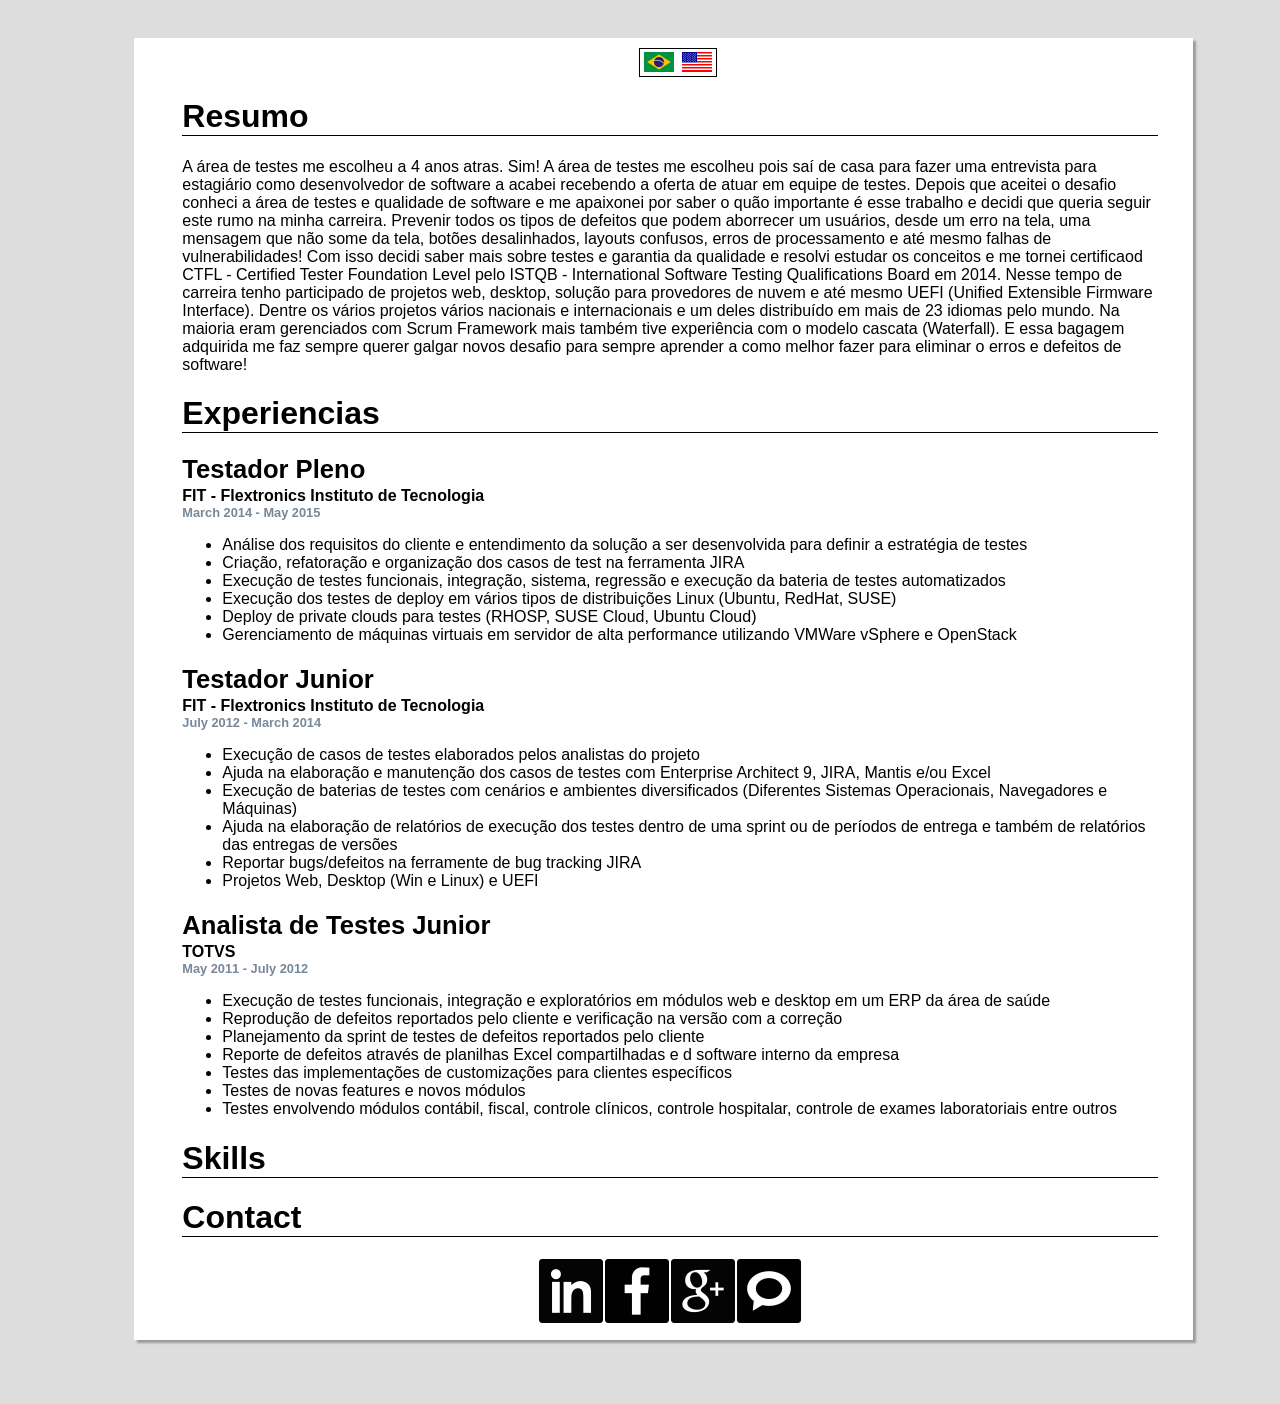
==== index.html @ 718c3109 "First Version of My Profile Website Simple profile website I'v done to practive my habilities with H" ====
<!DOCTYPE html>
<html>
	<head>
		<title>Lucas Ribeiro - Resumé</title>
		<meta charset="utf-8" lang="pt-br" />
		<link href="css/main-styles.css" type="text/css" rel="stylesheet" />
	</head>
	<body>
		<div id="main-div">
			<div id="language-opt" class="">
				<a href=""><img id="brflag" class="flag" src="img/brflag.png" alt="brazilian flag" onclick="setLanguage('pt-BR')"></a>
				<a href=""><img id="usaflag" class="flag" src="img/usaflag.png" alt="american flag" onclick="setLanguage('en-US')"></a>
			</div>
			<div id="whoami" class="inf-block">
				<h1 class="topic">Resumo</h1>
				<p id="profile-resume" class="long-text">A área de testes me escolheu a 4 anos atras. Sim! A área de testes me escolheu pois saí de casa para fazer uma entrevista
					para estagiário como desenvolvedor de software a acabei recebendo a oferta de atuar em equipe de testes. Depois que aceitei
					o desafio conheci a área de testes e qualidade de software e me apaixonei por saber o quão importante é esse trabalho e decidi
					que queria seguir este rumo na minha carreira. Prevenir todos os tipos de defeitos que podem aborrecer um usuários, desde
					um erro na tela, uma mensagem que não some da tela, botões desalinhados, layouts confusos, erros de processamento e até mesmo
					falhas de vulnerabilidades! Com isso decidi saber mais sobre testes e garantia da qualidade e resolvi estudar os conceitos
					e me tornei certificaod CTFL - Certified Tester Foundation Level pelo ISTQB - International Software Testing Qualifications
					Board em 2014. Nesse tempo de carreira tenho participado de projetos web, desktop, solução para provedores de nuvem e até
					mesmo UEFI (Unified Extensible Firmware Interface). Dentre os vários projetos vários nacionais e internacionais e um deles
					distribuído em mais de 23 idiomas pelo mundo. Na maioria eram gerenciados com Scrum Framework mais também tive experiência
					com o modelo cascata (Waterfall). E essa bagagem adquirida me faz sempre querer galgar novos desafio para sempre aprender
					a como melhor fazer para eliminar o erros e defeitos de software!</p>
			</div>
			
			<div id="exp" class="inf-block">
				<h1 class="topic">Experiencias</h1>
				<!--
				<div class="work-exp">
					<h2 class="position-name">Analista de Testes Junior</h2>
					<h2 class="work-place">FIT - Flextronics Instituto de Tecnologia</h2>
					<h3 class="work-period">Jun 2015 untill now</h3>
					<p class="description exp-description"></p>
				</div>
				-->
				<div class="work-exp">
					<h2 class="position-name">Testador Pleno</h2>
					<h2 class="work-place">FIT - Flextronics Instituto de Tecnologia</h2>
					<h3 class="work-period">March 2014 - May 2015</h3>
					<p class="description exp-description">
						<ul>
							<li>Análise dos requisitos do cliente e entendimento da solução a ser desenvolvida para definir a estratégia de testes</li>
							<li>Criação, refatoração e organização dos casos de test na ferramenta JIRA</li>
							<li>Execução de testes funcionais, integração, sistema, regressão e execução da bateria de testes automatizados</li>
							<li>Execução dos testes de deploy em vários tipos de distribuições Linux (Ubuntu, RedHat, SUSE)</li>
							<li>Deploy de private clouds para testes (RHOSP, SUSE Cloud, Ubuntu Cloud)</li>
							<li>Gerenciamento de máquinas virtuais em servidor de alta performance utilizando VMWare vSphere e OpenStack</li>
						</ul>
					</p>
				</div>
				<div class="work-exp">
					<h2 class="position-name">Testador Junior</h2>
					<h2 class="work-place">FIT - Flextronics Instituto de Tecnologia</h2>
					<h3 class="work-period">July 2012 - March 2014</h3>
					<p class="description exp-description">
						<ul>
							<li>Execução de casos de testes elaborados pelos analistas do projeto</li>
							<li>Ajuda na elaboração e manutenção dos casos de testes com Enterprise Architect 9, JIRA, Mantis e/ou Excel</li>
							<li>Execução de baterias de testes com cenários e ambientes diversificados (Diferentes Sistemas Operacionais, Navegadores e Máquinas)</li>
							<li>Ajuda na elaboração de relatórios de execução dos testes dentro de uma sprint ou de períodos de entrega e também de relatórios
								das entregas de versões</li>
							<li>Reportar bugs/defeitos na ferramente de bug tracking JIRA</li>
							<li>Projetos Web, Desktop (Win e Linux) e UEFI</li>
						</ul>
					</p>
				</div>
				<div class="work-exp">
					<h2 class="position-name">Analista de Testes Junior</h2>
					<h2 class="work-place">TOTVS</h2>
					<h3 class="work-period">May 2011 - July 2012</h3>
					<p class="description exp-description">
						<ul>
							<li>Execução de testes funcionais, integração e exploratórios em módulos web e desktop em um ERP da área de saúde</li>
							<li>Reprodução de defeitos reportados pelo cliente e verificação na versão com a correção</li>
							<li>Planejamento da sprint de testes de defeitos reportados pelo cliente</li>
							<li>Reporte de defeitos através de planilhas Excel compartilhadas e d software interno da empresa</li>
							<li>Testes das implementações de customizações para clientes específicos</li>
							<li>Testes de novas features e novos módulos</li>
							<li>Testes envolvendo módulos contábil, fiscal, controle clínicos, controle hospitalar, controle de exames laboratoriais entre outros</li>
						</ul>
					</p>
				</div>
			</div>
			
			<div id="skills" class="inf-block">
				<h1 class="topic">Skills</h1>
			</div>
			
			<div id="contact" class="inf-block">
				<h1 class="topic">Contact</h1>
				<div id="contact-links" class="social-media">
				<a href="https://br.linkedin.com/in/lucasribeirotester" target="_blank"><img id="linkedin" class="social-media-icon" src="img/linkedin.png" alt="Facebook link"></a>
				<a href="https://www.facebook.com/lucaoribeiro" target="_blank"><img id="facebook" class="social-media-icon" src="img/facebook.png" alt="Facebook link"></a>
				<a href="https://www.google.com/+LucasRibeiro" target="_blank"><img id="googleplus" class="social-media-icon" src="img/googleplus.png" alt="Facebook link"></a>
				<a href="mailto:lucasribeiro1990@gmail.com?Subject=Contact" target="_top"><img id="mail" class="social-media-icon" src="img/mail.png" alt="Facebook link"></a>					
			</div>
			</div>
		</div>
	</body>

</html>
---- css/main-styles.css ----
/*Cascading Style Sheet for Index Page*/

@font-face {
    font-family: disco;
    src: url("fonts/DISCO__.ttf") format("ttf");
}

@font-face {
	font-family: capsuula;
	src: url("fonts/Capsuula.ttf") format("ttf");
}

@font-face {
	font-family: printclearly;
	src: url("fonts/printClearly.otf") format("otf");
}

body {
	background-color: #DDD;
	font-family: disco, capsuula, printclearly, sans-serif;
}

#main-div {
	width: 80%;
	height: 80%;
	margin: 3% 10% 5% 10%;
	padding: 10px;
	background-color: white;
	box-shadow: 3px 3px 2px 0px rgba(0, 0, 0, 0.3);
	padding-left: 3%;
}

.inf-block {
	margin: 5px 25px 5px 10px;
}

.topic {
	border-bottom: 1px solid black;
	/*margin: 3px 0 2px 0;*/
}

.position-name {
	font-size: 1.6em;
	margin-bottom: 3px;
}

.work-place {
	font-size: 1em;
	padding: 0;
	margin: 0;	
}

.work-period {
	font-size: 0.8em;
	color: lightslategray;
	padding: 0;
	margin: 0;
}

.exp-description{
	padding-left: 5px;
}

#language-opt {
	border: solid black 1px;
	text-align: center;
	margin: 0 auto;
	padding: 0;
	width: auto;
	height: auto;
	display: table;
}

.flag {
	width: 32px;
	height: 32px;
	padding-left: 3px;
	padding-right: 3px;
	margin-top: -3px;
	margin-bottom: -6px;
}

.social-media {
	display: table;
	margin: 0 auto;
	text-align: center;
	vertical-align: middle;
}
.social-media-icon {
	width: 64px;
	height: 64px;
	padding: 1px;
	margin-bottom: -3px;
	transition-duration: 0.3s;
}

.social-media-icon:hover{
	width: 128px;
	height: 128px;
	padding: 2px;
	margin-bottom: -3px;
	transition-duration: 0.3s;
}
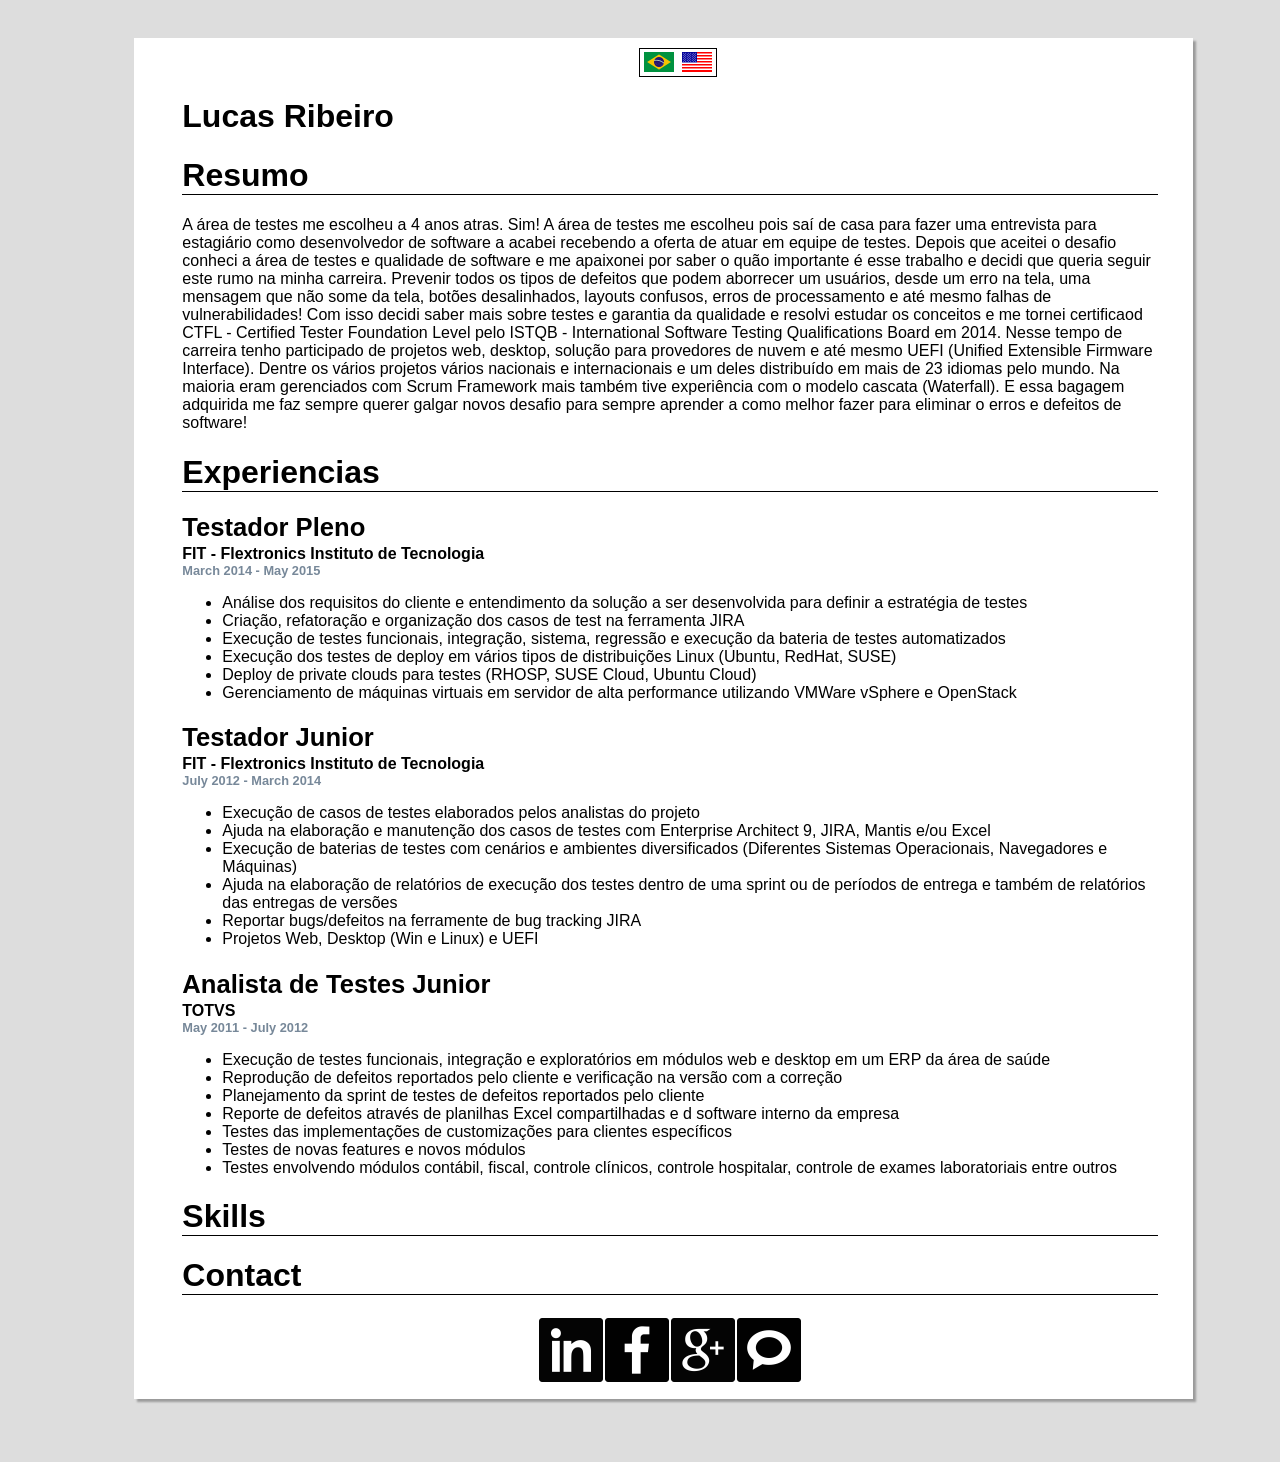
==== commit e799e903: "Modifis the json files to http and adds debug info on main script" ====
--- a/index.html
+++ b/index.html
@@ -1,19 +1,22 @@
 <!DOCTYPE html>
 <html>
 	<head>
-		<title>Lucas Ribeiro - Resumé</title>
+		<title>Lucas Ribeiro</title>
 		<meta charset="utf-8" lang="pt-br" />
 		<link href="css/main-styles.css" type="text/css" rel="stylesheet" />
+		<script src="js/jquery.js" type="text/javascript"></script>
+		<script src="js/main.js" type="text/javascript"></script>
 	</head>
 	<body>
 		<div id="main-div">
 			<div id="language-opt" class="">
-				<a href=""><img id="brflag" class="flag" src="img/brflag.png" alt="brazilian flag" onclick="setLanguage('pt-BR')"></a>
-				<a href=""><img id="usaflag" class="flag" src="img/usaflag.png" alt="american flag" onclick="setLanguage('en-US')"></a>
+				<a href=""><img id="brflag" class="flag" src="img/brflag.png" alt="brazilian flag" onclick="setLanguage('pt-br')"></a>
+				<a href=""><img id="usaflag" class="flag" src="img/usaflag.png" alt="american flag" onclick="setLanguage('en-us')"></a>
 			</div>
 			<div id="whoami" class="inf-block">
-				<h1 class="topic">Resumo</h1>
-				<p id="profile-resume" class="long-text">A área de testes me escolheu a 4 anos atras. Sim! A área de testes me escolheu pois saí de casa para fazer uma entrevista
+				<h1 class="profile-name">Lucas Ribeiro</h1>
+				<h1 id="resume-title" class="topic">Resumo</h1>
+				<p id="resume-text" class="long-text">A área de testes me escolheu a 4 anos atras. Sim! A área de testes me escolheu pois saí de casa para fazer uma entrevista
 					para estagiário como desenvolvedor de software a acabei recebendo a oferta de atuar em equipe de testes. Depois que aceitei
 					o desafio conheci a área de testes e qualidade de software e me apaixonei por saber o quão importante é esse trabalho e decidi
 					que queria seguir este rumo na minha carreira. Prevenir todos os tipos de defeitos que podem aborrecer um usuários, desde
@@ -28,7 +31,7 @@
 			</div>
 			
 			<div id="exp" class="inf-block">
-				<h1 class="topic">Experiencias</h1>
+				<h1 id="experiences" class="topic">Experiencias</h1>
 				<!--
 				<div class="work-exp">
 					<h2 class="position-name">Analista de Testes Junior</h2>
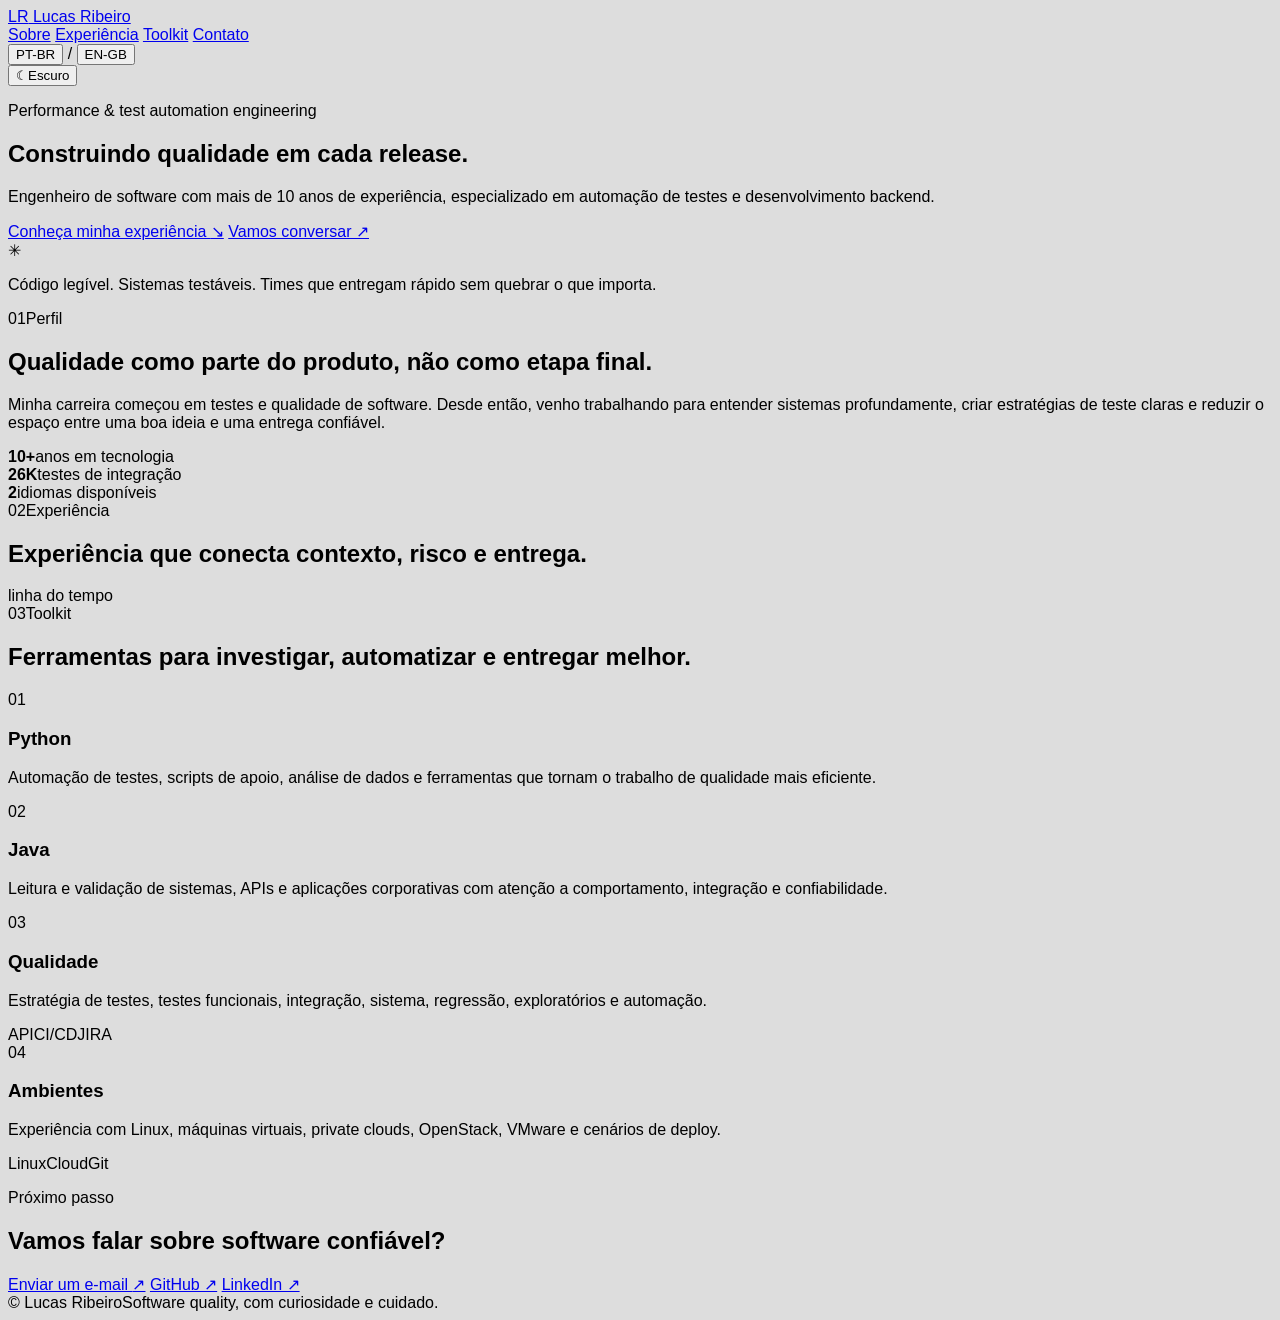
==== commit d19656c0: "Redesign bilingual software quality portfolio" ====
--- a/index.html
+++ b/index.html
@@ -1,108 +1,94 @@
-<!DOCTYPE html>
-<html>
-	<head>
-		<title>Lucas Ribeiro</title>
-		<meta charset="utf-8" lang="pt-br" />
-		<link href="css/main-styles.css" type="text/css" rel="stylesheet" />
-		<script src="js/jquery.js" type="text/javascript"></script>
-		<script src="js/main.js" type="text/javascript"></script>
-	</head>
-	<body>
-		<div id="main-div">
-			<div id="language-opt" class="">
-				<a href=""><img id="brflag" class="flag" src="img/brflag.png" alt="brazilian flag" onclick="setLanguage('pt-br')"></a>
-				<a href=""><img id="usaflag" class="flag" src="img/usaflag.png" alt="american flag" onclick="setLanguage('en-us')"></a>
-			</div>
-			<div id="whoami" class="inf-block">
-				<h1 class="profile-name">Lucas Ribeiro</h1>
-				<h1 id="resume-title" class="topic">Resumo</h1>
-				<p id="resume-text" class="long-text">A área de testes me escolheu a 4 anos atras. Sim! A área de testes me escolheu pois saí de casa para fazer uma entrevista
-					para estagiário como desenvolvedor de software a acabei recebendo a oferta de atuar em equipe de testes. Depois que aceitei
-					o desafio conheci a área de testes e qualidade de software e me apaixonei por saber o quão importante é esse trabalho e decidi
-					que queria seguir este rumo na minha carreira. Prevenir todos os tipos de defeitos que podem aborrecer um usuários, desde
-					um erro na tela, uma mensagem que não some da tela, botões desalinhados, layouts confusos, erros de processamento e até mesmo
-					falhas de vulnerabilidades! Com isso decidi saber mais sobre testes e garantia da qualidade e resolvi estudar os conceitos
-					e me tornei certificaod CTFL - Certified Tester Foundation Level pelo ISTQB - International Software Testing Qualifications
-					Board em 2014. Nesse tempo de carreira tenho participado de projetos web, desktop, solução para provedores de nuvem e até
-					mesmo UEFI (Unified Extensible Firmware Interface). Dentre os vários projetos vários nacionais e internacionais e um deles
-					distribuído em mais de 23 idiomas pelo mundo. Na maioria eram gerenciados com Scrum Framework mais também tive experiência
-					com o modelo cascata (Waterfall). E essa bagagem adquirida me faz sempre querer galgar novos desafio para sempre aprender
-					a como melhor fazer para eliminar o erros e defeitos de software!</p>
-			</div>
-			
-			<div id="exp" class="inf-block">
-				<h1 id="experiences" class="topic">Experiencias</h1>
-				<!--
-				<div class="work-exp">
-					<h2 class="position-name">Analista de Testes Junior</h2>
-					<h2 class="work-place">FIT - Flextronics Instituto de Tecnologia</h2>
-					<h3 class="work-period">Jun 2015 untill now</h3>
-					<p class="description exp-description"></p>
-				</div>
-				-->
-				<div class="work-exp">
-					<h2 class="position-name">Testador Pleno</h2>
-					<h2 class="work-place">FIT - Flextronics Instituto de Tecnologia</h2>
-					<h3 class="work-period">March 2014 - May 2015</h3>
-					<p class="description exp-description">
-						<ul>
-							<li>Análise dos requisitos do cliente e entendimento da solução a ser desenvolvida para definir a estratégia de testes</li>
-							<li>Criação, refatoração e organização dos casos de test na ferramenta JIRA</li>
-							<li>Execução de testes funcionais, integração, sistema, regressão e execução da bateria de testes automatizados</li>
-							<li>Execução dos testes de deploy em vários tipos de distribuições Linux (Ubuntu, RedHat, SUSE)</li>
-							<li>Deploy de private clouds para testes (RHOSP, SUSE Cloud, Ubuntu Cloud)</li>
-							<li>Gerenciamento de máquinas virtuais em servidor de alta performance utilizando VMWare vSphere e OpenStack</li>
-						</ul>
-					</p>
-				</div>
-				<div class="work-exp">
-					<h2 class="position-name">Testador Junior</h2>
-					<h2 class="work-place">FIT - Flextronics Instituto de Tecnologia</h2>
-					<h3 class="work-period">July 2012 - March 2014</h3>
-					<p class="description exp-description">
-						<ul>
-							<li>Execução de casos de testes elaborados pelos analistas do projeto</li>
-							<li>Ajuda na elaboração e manutenção dos casos de testes com Enterprise Architect 9, JIRA, Mantis e/ou Excel</li>
-							<li>Execução de baterias de testes com cenários e ambientes diversificados (Diferentes Sistemas Operacionais, Navegadores e Máquinas)</li>
-							<li>Ajuda na elaboração de relatórios de execução dos testes dentro de uma sprint ou de períodos de entrega e também de relatórios
-								das entregas de versões</li>
-							<li>Reportar bugs/defeitos na ferramente de bug tracking JIRA</li>
-							<li>Projetos Web, Desktop (Win e Linux) e UEFI</li>
-						</ul>
-					</p>
-				</div>
-				<div class="work-exp">
-					<h2 class="position-name">Analista de Testes Junior</h2>
-					<h2 class="work-place">TOTVS</h2>
-					<h3 class="work-period">May 2011 - July 2012</h3>
-					<p class="description exp-description">
-						<ul>
-							<li>Execução de testes funcionais, integração e exploratórios em módulos web e desktop em um ERP da área de saúde</li>
-							<li>Reprodução de defeitos reportados pelo cliente e verificação na versão com a correção</li>
-							<li>Planejamento da sprint de testes de defeitos reportados pelo cliente</li>
-							<li>Reporte de defeitos através de planilhas Excel compartilhadas e d software interno da empresa</li>
-							<li>Testes das implementações de customizações para clientes específicos</li>
-							<li>Testes de novas features e novos módulos</li>
-							<li>Testes envolvendo módulos contábil, fiscal, controle clínicos, controle hospitalar, controle de exames laboratoriais entre outros</li>
-						</ul>
-					</p>
-				</div>
-			</div>
-			
-			<div id="skills" class="inf-block">
-				<h1 class="topic">Skills</h1>
-			</div>
-			
-			<div id="contact" class="inf-block">
-				<h1 class="topic">Contact</h1>
-				<div id="contact-links" class="social-media">
-				<a href="https://br.linkedin.com/in/lucasribeirotester" target="_blank"><img id="linkedin" class="social-media-icon" src="img/linkedin.png" alt="Facebook link"></a>
-				<a href="https://www.facebook.com/lucaoribeiro" target="_blank"><img id="facebook" class="social-media-icon" src="img/facebook.png" alt="Facebook link"></a>
-				<a href="https://www.google.com/+LucasRibeiro" target="_blank"><img id="googleplus" class="social-media-icon" src="img/googleplus.png" alt="Facebook link"></a>
-				<a href="mailto:lucasribeiro1990@gmail.com?Subject=Contact" target="_top"><img id="mail" class="social-media-icon" src="img/mail.png" alt="Facebook link"></a>					
-			</div>
-			</div>
-		</div>
-	</body>
+<!doctype html>
+<html lang="pt-BR">
+<head>
+  <meta charset="utf-8">
+  <meta name="viewport" content="width=device-width, initial-scale=1">
+  <meta name="description" content="Lucas Ribeiro — software quality professional focused on testing, automation and engineering practice.">
+  <title>Lucas Ribeiro · Software Quality</title>
+  <link rel="stylesheet" href="css/main-styles.css">
+  <script src="js/main.js" defer></script>
+</head>
+<body>
+  <header class="site-header">
+    <a class="brand" href="#top" aria-label="Lucas Ribeiro home"><span>LR</span> Lucas Ribeiro</a>
+    <nav class="main-nav" aria-label="Primary navigation">
+      <a href="#about" data-i18n="nav.about">Sobre</a>
+      <a href="#experience" data-i18n="nav.experience">Experiência</a>
+      <a href="#toolkit" data-i18n="nav.toolkit">Toolkit</a>
+      <a href="#contact" data-i18n="nav.contact">Contato</a>
+    </nav>
+    <div class="language-switcher" aria-label="Language selector">
+      <button type="button" data-language="pt-br" aria-pressed="true">PT-BR</button>
+      <span>/</span>
+      <button type="button" data-language="en-gb" aria-pressed="false">EN-GB</button>
+    </div>
+    <button class="theme-toggle" type="button" data-theme-toggle aria-pressed="false" data-i18n-aria-label="theme.lightLabel" aria-label="Ativar tema escuro"><span class="theme-icon" aria-hidden="true">☾</span><span data-theme-label data-i18n="theme.dark">Escuro</span></button>
+  </header>
 
-</html>+  <main id="top">
+    <section class="hero section-shell" aria-labelledby="hero-title">
+      <div class="hero-copy">
+        <p class="eyebrow" data-i18n="hero.eyebrow">Performance &amp; test automation engineering</p>
+        <h1 id="hero-title" data-i18n="hero.title">Construindo qualidade em cada release.</h1>
+        <p class="hero-summary" data-i18n="hero.summary">Engenheiro de software com mais de 10 anos de experiência, especializado em automação de testes e desenvolvimento backend.</p>
+        <div class="hero-actions">
+          <a class="button button-primary" href="#experience" data-i18n="hero.primaryAction">Conheça minha experiência <span>↘</span></a>
+          <a class="text-link" href="#contact" data-i18n="hero.secondaryAction">Vamos conversar <span>↗</span></a>
+        </div>
+      </div>
+      <div class="hero-note" aria-label="Professional focus">
+        <span class="note-mark">✳</span>
+        <p data-i18n="hero.note">Código legível. Sistemas testáveis. Times que entregam rápido sem quebrar o que importa.</p>
+      </div>
+    </section>
+
+    <section id="about" class="section-shell section-grid" aria-labelledby="about-title">
+      <div class="section-label"><span>01</span><span data-i18n="sections.aboutLabel">Perfil</span></div>
+      <div class="section-content">
+        <h2 id="about-title" data-i18n="about.title">Qualidade como parte do produto, não como etapa final.</h2>
+        <p class="lead" data-i18n="about.body">Minha carreira começou em testes e qualidade de software. Desde então, venho trabalhando para entender sistemas profundamente, criar estratégias de teste claras e reduzir o espaço entre uma boa ideia e uma entrega confiável.</p>
+        <div class="stat-row">
+          <div><strong>10+</strong><span data-i18n="about.statOne">anos em tecnologia</span></div>
+          <div><strong>26K</strong><span data-i18n="about.statTwo">testes de integração</span></div>
+          <div><strong>2</strong><span data-i18n="about.statThree">idiomas disponíveis</span></div>
+        </div>
+      </div>
+    </section>
+
+    <section id="experience" class="section-shell section-grid" aria-labelledby="experience-title">
+      <div class="section-label"><span>02</span><span data-i18n="sections.experienceLabel">Experiência</span></div>
+      <div class="section-content">
+        <div class="section-heading-row">
+          <h2 id="experience-title" data-i18n="experienceMeta.title">Experiência que conecta contexto, risco e entrega.</h2>
+          <span class="section-kicker" data-i18n="experienceMeta.kicker">linha do tempo</span>
+        </div>
+        <div id="experience-list" class="timeline"></div>
+      </div>
+    </section>
+
+    <section id="toolkit" class="section-shell section-grid" aria-labelledby="toolkit-title">
+      <div class="section-label"><span>03</span><span data-i18n="sections.toolkitLabel">Toolkit</span></div>
+      <div class="section-content">
+        <h2 id="toolkit-title" data-i18n="toolkit.title">Ferramentas para investigar, automatizar e entregar melhor.</h2>
+        <div class="toolkit-grid">
+          <article class="tool-card tool-card-python"><span class="tool-index">01</span><h3>Python</h3><p data-i18n="toolkit.python">Automação de testes, scripts de apoio, análise de dados e ferramentas que tornam o trabalho de qualidade mais eficiente.</p><div class="tool-bar"><span></span></div></article>
+          <article class="tool-card tool-card-java"><span class="tool-index">02</span><h3>Java</h3><p data-i18n="toolkit.java">Leitura e validação de sistemas, APIs e aplicações corporativas com atenção a comportamento, integração e confiabilidade.</p><div class="tool-bar"><span></span></div></article>
+          <article class="tool-card"><span class="tool-index">03</span><h3 data-i18n="toolkit.qualityTitle">Qualidade</h3><p data-i18n="toolkit.quality">Estratégia de testes, testes funcionais, integração, sistema, regressão, exploratórios e automação.</p><div class="tag-list"><span>API</span><span>CI/CD</span><span>JIRA</span></div></article>
+          <article class="tool-card"><span class="tool-index">04</span><h3 data-i18n="toolkit.environmentsTitle">Ambientes</h3><p data-i18n="toolkit.environments">Experiência com Linux, máquinas virtuais, private clouds, OpenStack, VMware e cenários de deploy.</p><div class="tag-list"><span>Linux</span><span>Cloud</span><span>Git</span></div></article>
+        </div>
+      </div>
+    </section>
+
+    <section id="contact" class="contact-section section-shell" aria-labelledby="contact-title">
+      <div><p class="eyebrow" data-i18n="contact.eyebrow">Próximo passo</p><h2 id="contact-title" data-i18n="contact.title">Vamos falar sobre software confiável?</h2></div>
+      <div class="contact-actions">
+        <a class="button button-light" href="mailto:lucasribeiro1990@gmail.com?Subject=Contact" data-i18n="contact.email">Enviar um e-mail <span>↗</span></a>
+        <a class="contact-link" href="https://github.com/lucrib" target="_blank" rel="noreferrer">GitHub ↗</a>
+        <a class="contact-link" href="https://www.linkedin.com/in/lucrib/" target="_blank" rel="noreferrer">LinkedIn ↗</a>
+      </div>
+    </section>
+  </main>
+
+  <footer class="site-footer section-shell"><span>© Lucas Ribeiro</span><span data-i18n="footer.note">Software quality, com curiosidade e cuidado.</span></footer>
+</body>
+</html>
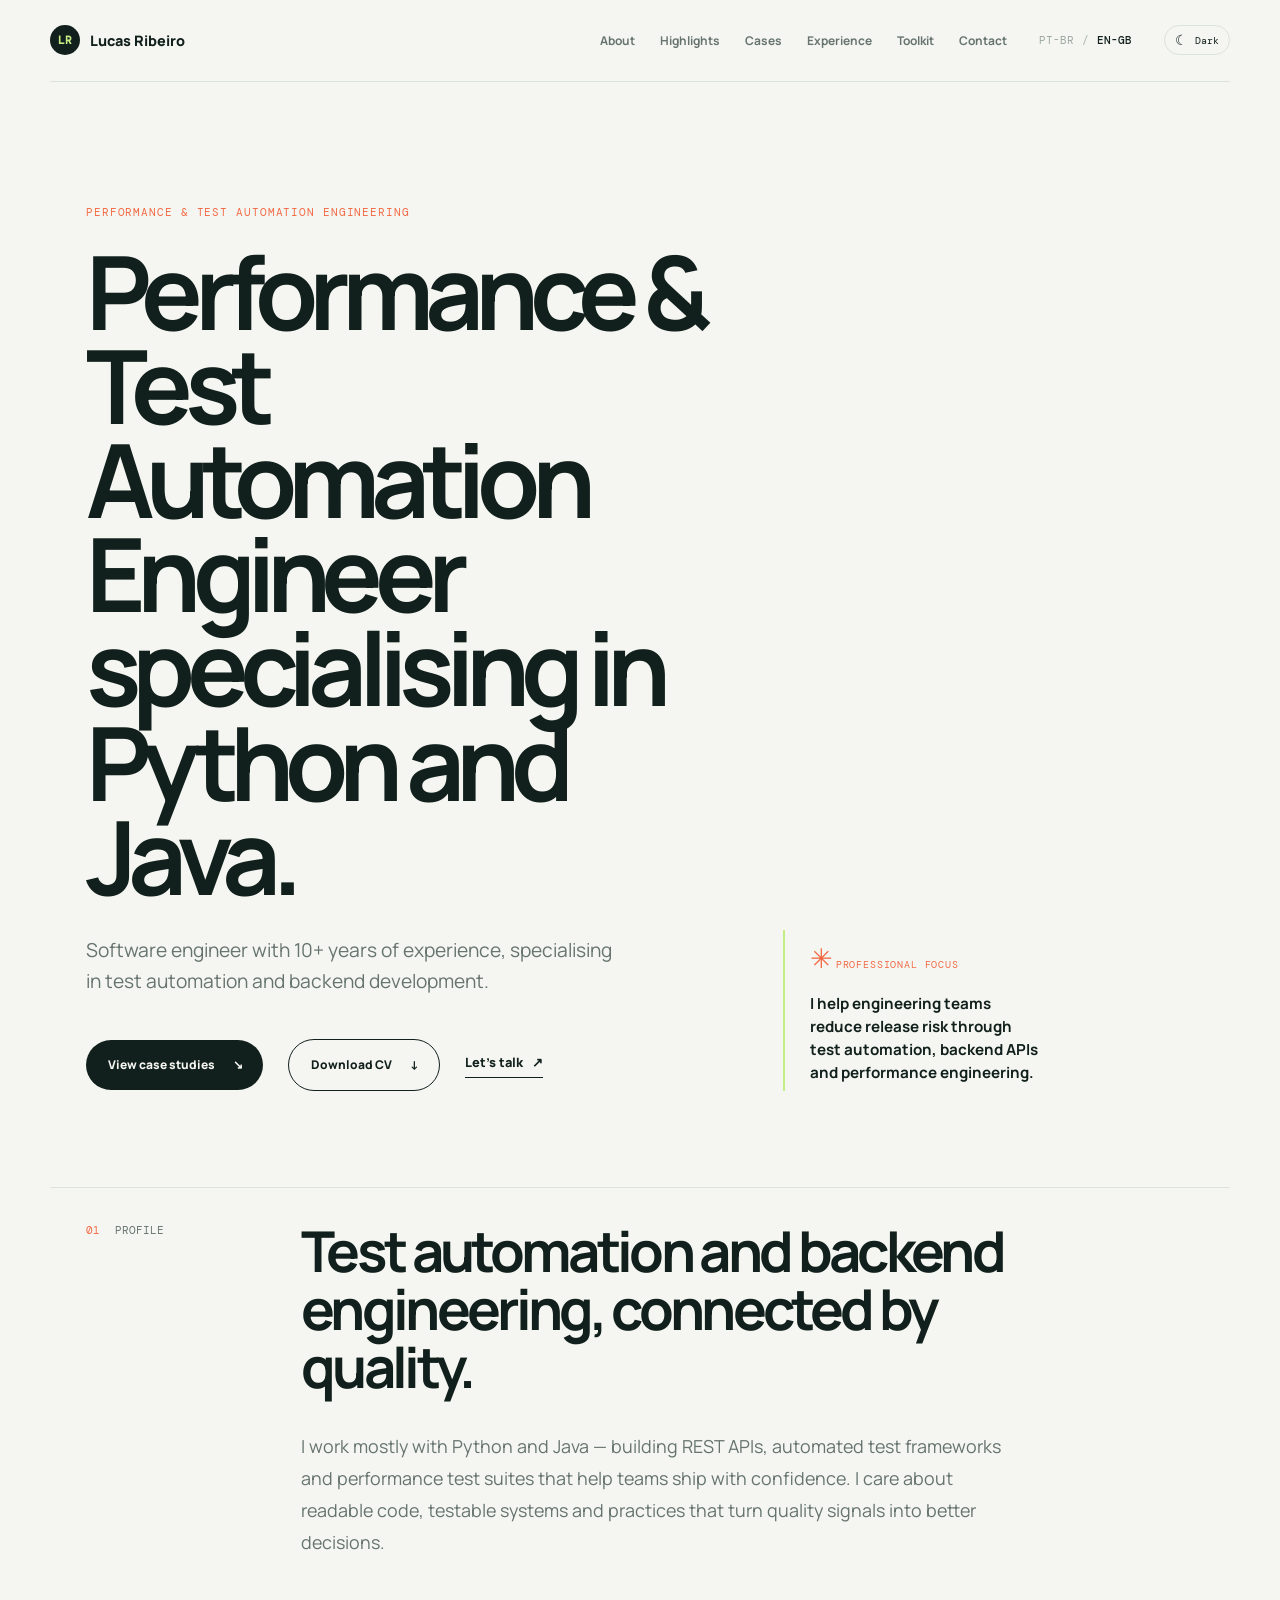
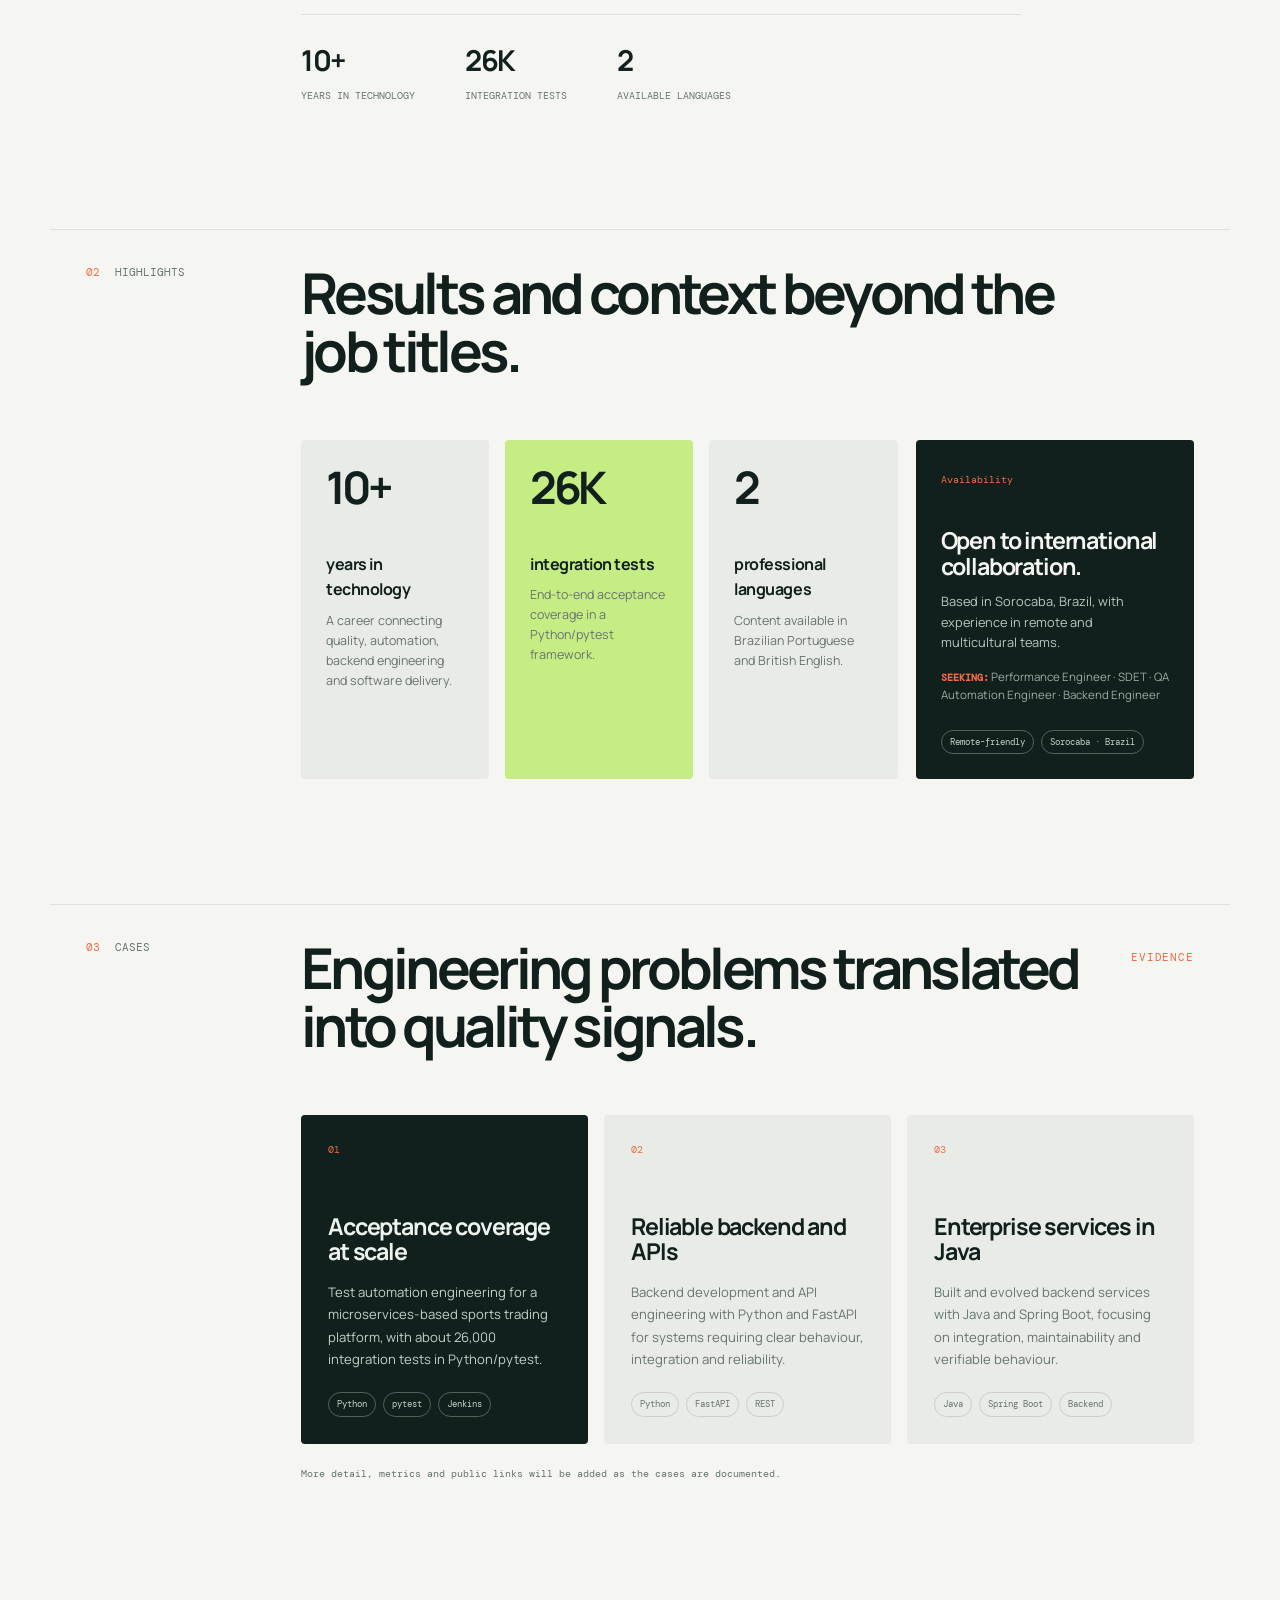
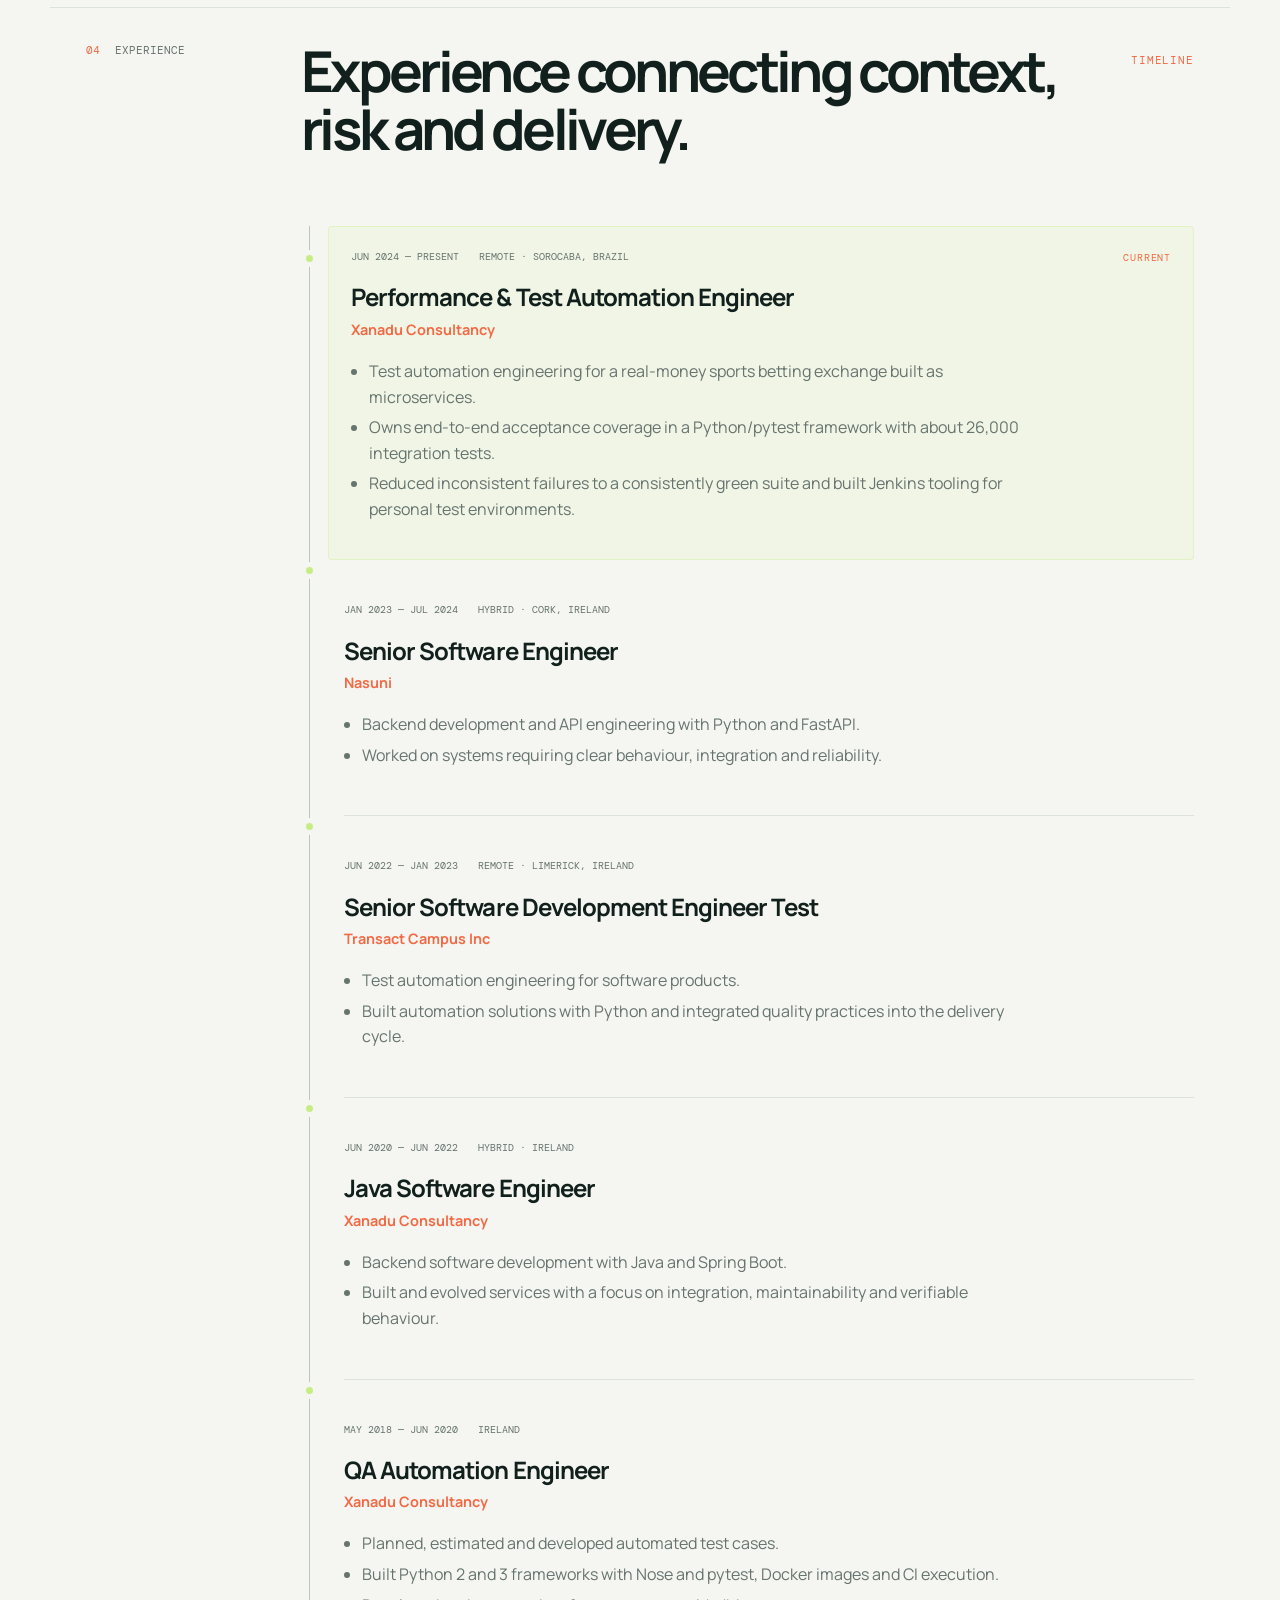
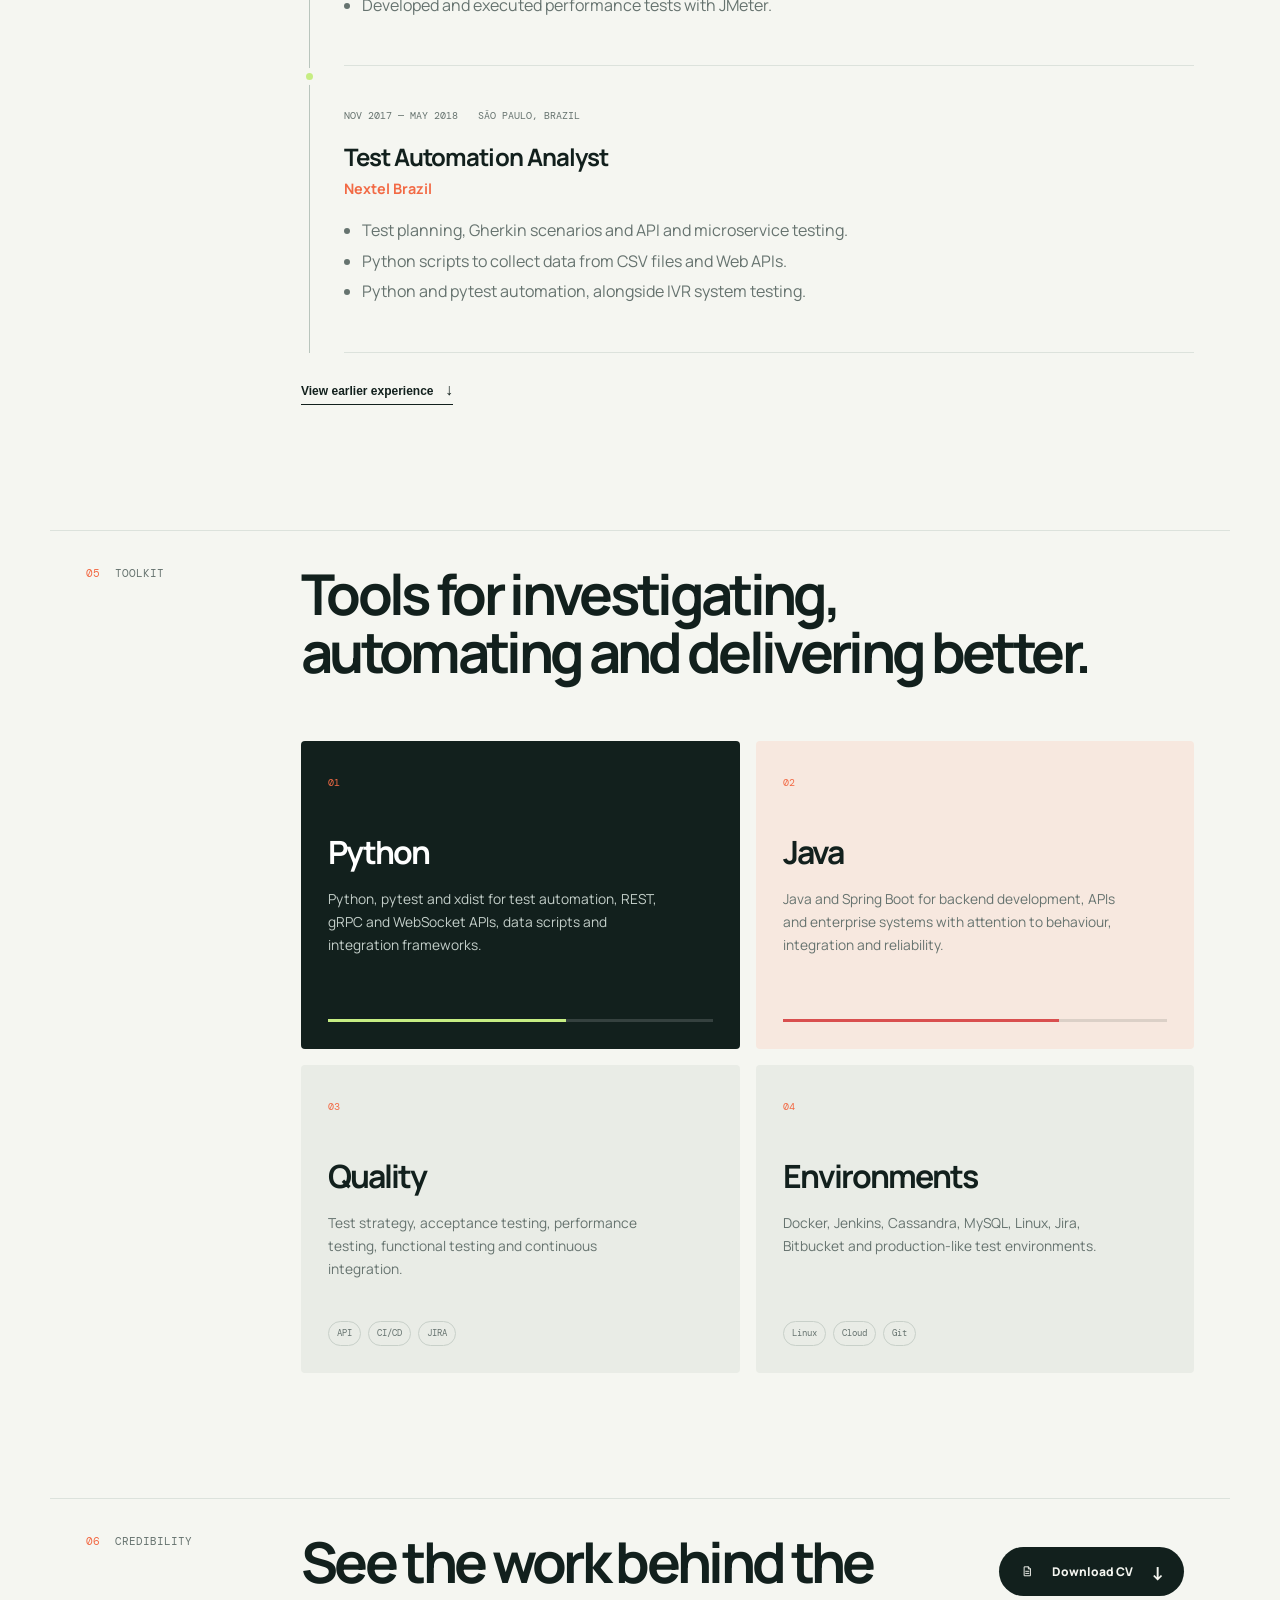
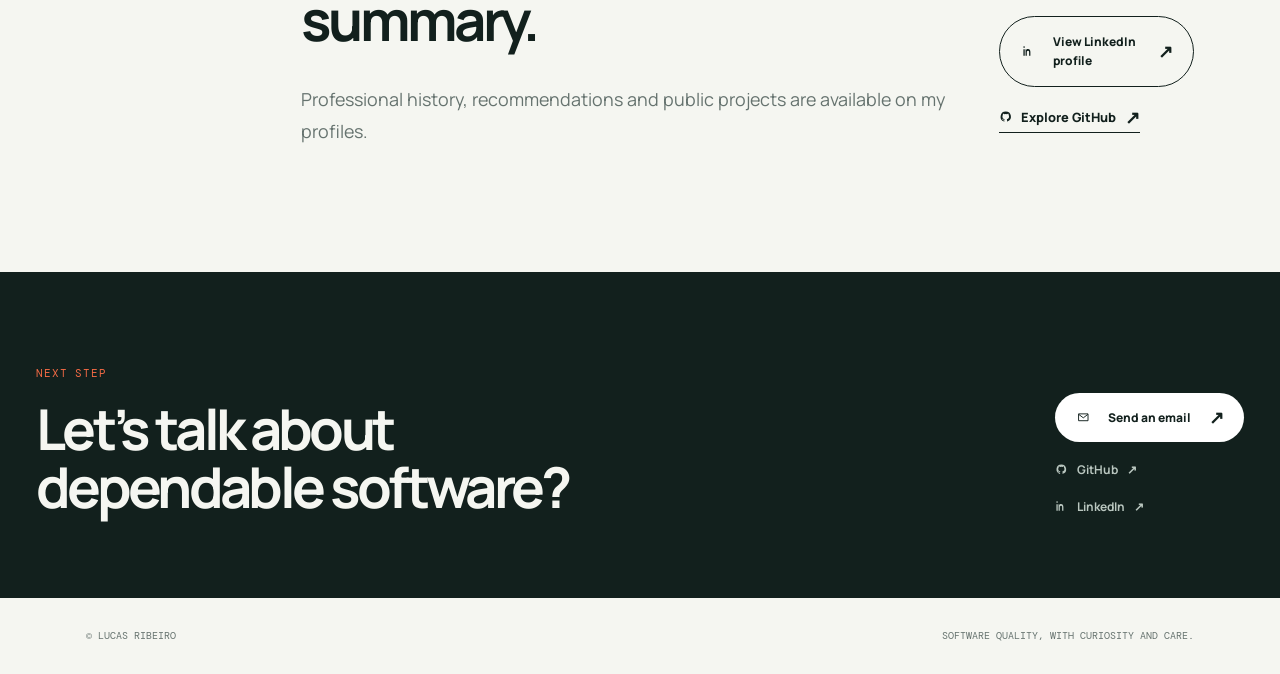
==== commit e347986f: "Improve portfolio hiring presentation" ====
--- a/index.html
+++ b/index.html
@@ -3,8 +3,20 @@
 <head>
   <meta charset="utf-8">
   <meta name="viewport" content="width=device-width, initial-scale=1">
-  <meta name="description" content="Lucas Ribeiro — software quality professional focused on testing, automation and engineering practice.">
-  <title>Lucas Ribeiro · Software Quality</title>
+  <meta name="description" content="Lucas Ribeiro — engenheiro de software especializado em automação de testes e desenvolvimento backend.">
+  <meta name="theme-color" content="#f5f6f1">
+  <link rel="canonical" href="https://lucrib.github.io/">
+  <meta property="og:type" content="profile">
+  <meta property="og:title" content="Lucas Ribeiro · Performance & Test Automation">
+  <meta property="og:description" content="Software engineer specialising in test automation and backend development.">
+  <meta property="og:url" content="https://lucrib.github.io/">
+  <meta property="og:image" content="https://lucrib.github.io/og-image.svg">
+  <meta name="twitter:card" content="summary_large_image">
+  <meta name="twitter:title" content="Lucas Ribeiro · Performance & Test Automation">
+  <meta name="twitter:description" content="Software engineer specialising in test automation and backend development.">
+  <meta name="twitter:image" content="https://lucrib.github.io/og-image.svg">
+  <link rel="icon" href="favicon.svg" type="image/svg+xml">
+  <title>Lucas Ribeiro · Performance & Test Automation</title>
   <link rel="stylesheet" href="css/main-styles.css">
   <script src="js/main.js" defer></script>
 </head>
@@ -12,9 +24,11 @@
   <header class="site-header">
     <a class="brand" href="#top" aria-label="Lucas Ribeiro home"><span>LR</span> Lucas Ribeiro</a>
     <nav class="main-nav" aria-label="Primary navigation">
-      <a href="#about" data-i18n="nav.about">Sobre</a>
-      <a href="#experience" data-i18n="nav.experience">Experiência</a>
-      <a href="#toolkit" data-i18n="nav.toolkit">Toolkit</a>
+      <a href="#about" data-section-link="about" data-i18n="nav.about">Sobre</a>
+      <a href="#highlights" data-section-link="highlights" data-i18n="nav.highlights">Destaques</a>
+      <a href="#projects" data-section-link="projects" data-i18n="nav.projects">Cases</a>
+      <a href="#experience" data-section-link="experience" data-i18n="nav.experience">Experiência</a>
+      <a href="#toolkit" data-section-link="toolkit" data-i18n="nav.toolkit">Toolkit</a>
       <a href="#contact" data-i18n="nav.contact">Contato</a>
     </nav>
     <div class="language-switcher" aria-label="Language selector">
@@ -29,15 +43,17 @@
     <section class="hero section-shell" aria-labelledby="hero-title">
       <div class="hero-copy">
         <p class="eyebrow" data-i18n="hero.eyebrow">Performance &amp; test automation engineering</p>
-        <h1 id="hero-title" data-i18n="hero.title">Construindo qualidade em cada release.</h1>
+        <h1 id="hero-title" data-i18n="hero.title">Performance &amp; Test Automation Engineer especializado em Python e Java.</h1>
         <p class="hero-summary" data-i18n="hero.summary">Engenheiro de software com mais de 10 anos de experiência, especializado em automação de testes e desenvolvimento backend.</p>
         <div class="hero-actions">
-          <a class="button button-primary" href="#experience" data-i18n="hero.primaryAction">Conheça minha experiência <span>↘</span></a>
+          <a class="button button-primary" href="#projects" data-i18n="hero.primaryAction">Ver cases <span>↘</span></a>
+          <a class="button button-secondary" href="cv-en-gb.html" download data-cv-link data-i18n="hero.cvAction">Baixar CV <span>↓</span></a>
           <a class="text-link" href="#contact" data-i18n="hero.secondaryAction">Vamos conversar <span>↗</span></a>
         </div>
       </div>
       <div class="hero-note" aria-label="Professional focus">
         <span class="note-mark">✳</span>
+        <span class="hero-note-label" data-i18n="hero.targetLabel">Foco profissional</span>
         <p data-i18n="hero.note">Código legível. Sistemas testáveis. Times que entregam rápido sem quebrar o que importa.</p>
       </div>
     </section>
@@ -55,19 +71,57 @@
       </div>
     </section>
 
+    <section id="highlights" class="section-shell section-grid" aria-labelledby="highlights-title">
+      <div class="section-label"><span>02</span><span data-i18n="sections.highlightsLabel">Destaques</span></div>
+      <div class="section-content">
+        <h2 id="highlights-title" data-i18n="highlights.title">Resultados e contexto para além dos cargos.</h2>
+        <div class="highlights-layout">
+          <div class="highlight-grid">
+            <article class="highlight-card"><strong>10+</strong><h3 data-i18n="highlights.yearsTitle">anos em tecnologia</h3><p data-i18n="highlights.yearsBody">Uma trajetória que conecta qualidade, automação, backend e entrega de software.</p></article>
+            <article class="highlight-card highlight-card-accent"><strong>26K</strong><h3 data-i18n="highlights.testsTitle">testes de integração</h3><p data-i18n="highlights.testsBody">Cobertura de aceitação ponta a ponta em um framework Python/pytest.</p></article>
+            <article class="highlight-card"><strong>2</strong><h3 data-i18n="highlights.languagesTitle">idiomas profissionais</h3><p data-i18n="highlights.languagesBody">Conteúdo disponível em português brasileiro e inglês britânico.</p></article>
+          </div>
+          <aside class="availability-card">
+            <span class="tool-index" data-i18n="availability.label">Disponibilidade</span>
+            <h3 data-i18n="availability.title">Aberto a colaborações internacionais.</h3>
+            <p data-i18n="availability.body">Baseado em Sorocaba, Brasil, com experiência em times remotos e multiculturais.</p>
+            <p class="availability-roles"><strong data-i18n="availability.rolesLabel">Busco:</strong> <span data-i18n="availability.roles">Performance Engineer · SDET · QA Automation Engineer · Backend Engineer</span></p>
+            <div class="availability-tags"><span data-i18n="availability.remote">Remote-friendly</span><span data-i18n="availability.location">Sorocaba · BR</span></div>
+          </aside>
+        </div>
+      </div>
+    </section>
+
+    <section id="projects" class="section-shell section-grid" aria-labelledby="projects-title">
+      <div class="section-label"><span>03</span><span data-i18n="sections.projectsLabel">Cases</span></div>
+      <div class="section-content">
+        <div class="section-heading-row">
+          <h2 id="projects-title" data-i18n="projects.title">Problemas de engenharia traduzidos em sinais de qualidade.</h2>
+          <span class="section-kicker" data-i18n="projects.kicker">evidências</span>
+        </div>
+        <div class="case-grid">
+          <article class="case-card case-card-featured"><span class="tool-index">01</span><h3 data-i18n="projects.acceptanceTitle">Cobertura de aceitação em escala</h3><p data-i18n="projects.acceptanceBody">Engenharia de automação para uma plataforma de trading esportivo baseada em microsserviços, com cerca de 26 mil testes de integração em Python/pytest.</p><div class="case-meta"><span>Python</span><span>pytest</span><span>Jenkins</span></div></article>
+          <article class="case-card"><span class="tool-index">02</span><h3 data-i18n="projects.backendTitle">Backend e APIs confiáveis</h3><p data-i18n="projects.backendBody">Desenvolvimento backend e construção de APIs com Python e FastAPI para sistemas que exigem clareza de comportamento, integração e confiabilidade.</p><div class="case-meta"><span>Python</span><span>FastAPI</span><span>REST</span></div></article>
+          <article class="case-card"><span class="tool-index">03</span><h3 data-i18n="projects.javaTitle">Serviços corporativos em Java</h3><p data-i18n="projects.javaBody">Construção e evolução de serviços backend com Java e Spring Boot, mantendo foco em integração, manutenção e comportamento verificável.</p><div class="case-meta"><span>Java</span><span>Spring Boot</span><span>Backend</span></div></article>
+        </div>
+        <p class="case-note" data-i18n="projects.note">Mais detalhes, métricas e links públicos serão adicionados conforme os cases forem documentados.</p>
+      </div>
+    </section>
+
     <section id="experience" class="section-shell section-grid" aria-labelledby="experience-title">
-      <div class="section-label"><span>02</span><span data-i18n="sections.experienceLabel">Experiência</span></div>
+      <div class="section-label"><span>04</span><span data-i18n="sections.experienceLabel">Experiência</span></div>
       <div class="section-content">
         <div class="section-heading-row">
           <h2 id="experience-title" data-i18n="experienceMeta.title">Experiência que conecta contexto, risco e entrega.</h2>
           <span class="section-kicker" data-i18n="experienceMeta.kicker">linha do tempo</span>
         </div>
         <div id="experience-list" class="timeline"></div>
+        <button class="experience-toggle" type="button" data-experience-toggle aria-expanded="false" data-i18n="experienceMeta.showOlder">Ver experiências anteriores <span>↓</span></button>
       </div>
     </section>
 
     <section id="toolkit" class="section-shell section-grid" aria-labelledby="toolkit-title">
-      <div class="section-label"><span>03</span><span data-i18n="sections.toolkitLabel">Toolkit</span></div>
+      <div class="section-label"><span>05</span><span data-i18n="sections.toolkitLabel">Toolkit</span></div>
       <div class="section-content">
         <h2 id="toolkit-title" data-i18n="toolkit.title">Ferramentas para investigar, automatizar e entregar melhor.</h2>
         <div class="toolkit-grid">
@@ -79,16 +133,34 @@
       </div>
     </section>
 
+    <section id="credibility" class="section-shell section-grid credibility-section" aria-labelledby="credibility-title">
+      <div class="section-label"><span>06</span><span data-i18n="sections.credibilityLabel">Credibilidade</span></div>
+      <div class="section-content credibility-content">
+        <div><h2 id="credibility-title" data-i18n="credibility.title">Conheça o trabalho por trás do resumo.</h2><p class="lead" data-i18n="credibility.body">Histórico profissional, recomendações e projetos públicos estão disponíveis nos meus perfis.</p></div>
+        <div class="credibility-actions"><a class="button button-primary" href="cv-en-gb.html" download data-cv-link><svg class="social-icon" aria-hidden="true"><use href="#icon-document"></use></svg><span data-i18n="credibility.cv">Baixar CV</span><span aria-hidden="true">↓</span></a><a class="button button-secondary" href="https://www.linkedin.com/in/lucrib/" target="_blank" rel="noreferrer"><svg class="social-icon" aria-hidden="true"><use href="#icon-linkedin"></use></svg><span data-i18n="credibility.linkedin">Ver perfil no LinkedIn</span><span aria-hidden="true">↗</span></a><a class="text-link" href="https://github.com/lucrib" target="_blank" rel="noreferrer"><svg class="social-icon" aria-hidden="true"><use href="#icon-github"></use></svg><span data-i18n="credibility.github">Explorar GitHub</span><span aria-hidden="true">↗</span></a></div>
+      </div>
+    </section>
+
     <section id="contact" class="contact-section section-shell" aria-labelledby="contact-title">
       <div><p class="eyebrow" data-i18n="contact.eyebrow">Próximo passo</p><h2 id="contact-title" data-i18n="contact.title">Vamos falar sobre software confiável?</h2></div>
       <div class="contact-actions">
-        <a class="button button-light" href="mailto:lucasribeiro1990@gmail.com?Subject=Contact" data-i18n="contact.email">Enviar um e-mail <span>↗</span></a>
-        <a class="contact-link" href="https://github.com/lucrib" target="_blank" rel="noreferrer">GitHub ↗</a>
-        <a class="contact-link" href="https://www.linkedin.com/in/lucrib/" target="_blank" rel="noreferrer">LinkedIn ↗</a>
+        <a class="button button-light" href="mailto:lucasribeiro1990@gmail.com?Subject=Contact"><svg class="social-icon" aria-hidden="true"><use href="#icon-email"></use></svg><span data-i18n="contact.email">Enviar um e-mail</span><span aria-hidden="true">↗</span></a>
+        <a class="contact-link" href="https://github.com/lucrib" target="_blank" rel="noreferrer"><svg class="social-icon" aria-hidden="true"><use href="#icon-github"></use></svg><span>GitHub</span><span aria-hidden="true">↗</span></a>
+        <a class="contact-link" href="https://www.linkedin.com/in/lucrib/" target="_blank" rel="noreferrer"><svg class="social-icon" aria-hidden="true"><use href="#icon-linkedin"></use></svg><span>LinkedIn</span><span aria-hidden="true">↗</span></a>
       </div>
     </section>
   </main>
 
   <footer class="site-footer section-shell"><span>© Lucas Ribeiro</span><span data-i18n="footer.note">Software quality, com curiosidade e cuidado.</span></footer>
+  <button class="back-to-top" type="button" data-back-to-top aria-label="Voltar ao topo">↑</button>
+  <svg class="icon-sprite" aria-hidden="true" focusable="false">
+    <symbol id="icon-email" viewBox="0 0 24 24"><path d="M3 5.5h18v13H3z" fill="none" stroke="currentColor" stroke-width="1.8" stroke-linejoin="round"/><path d="m4 7 8 6 8-6" fill="none" stroke="currentColor" stroke-width="1.8" stroke-linecap="round" stroke-linejoin="round"/></symbol>
+    <symbol id="icon-github" viewBox="0 0 24 24"><path d="M12 2.8a9.2 9.2 0 0 0-2.9 17.93c.46.08.63-.2.63-.44v-1.7c-2.57.56-3.11-1.1-3.11-1.1-.42-1.07-1.03-1.36-1.03-1.36-.84-.58.06-.57.06-.57.93.07 1.42.96 1.42.96.83 1.42 2.18 1.01 2.71.77.08-.6.33-1.01.59-1.25-2.05-.23-4.2-1.03-4.2-4.57 0-1.01.36-1.83.96-2.48-.1-.24-.42-1.17.09-2.44 0 0 .78-.25 2.54.95a8.8 8.8 0 0 1 4.63 0c1.76-1.2 2.54-.95 2.54-.95.51 1.27.19 2.2.09 2.44.6.65.96 1.47.96 2.48 0 3.55-2.16 4.34-4.22 4.57.33.29.62.85.62 1.72v2.53c0 .24.17.52.63.43A9.2 9.2 0 0 0 12 2.8Z" fill="currentColor"/></symbol>
+    <symbol id="icon-linkedin" viewBox="0 0 24 24"><path d="M5.2 8.3H2.7v12h2.5v-12ZM3.95 2.4a1.55 1.55 0 1 0 0 3.1 1.55 1.55 0 0 0 0-3.1ZM9.2 8.3H6.8v12h2.4v-6.2c0-1.63.31-3.2 2.33-3.2 1.99 0 2.02 1.85 2.02 3.31v6.09H16v-6.88c0-3.38-.73-5.97-4.69-5.97-1.9 0-3.17 1.04-3.69 2.02h-.03V8.3h-2.4Z" fill="currentColor"/></symbol>
+    <symbol id="icon-document" viewBox="0 0 24 24"><path d="M6 3.5h8l4 4v13H6z" fill="none" stroke="currentColor" stroke-width="1.8" stroke-linejoin="round"/><path d="M14 3.5v4h4M9 12h6M9 16h6" fill="none" stroke="currentColor" stroke-width="1.8" stroke-linecap="round"/></symbol>
+  </svg>
+  <script type="application/ld+json">
+  {"@context":"https://schema.org","@type":"ProfilePage","name":"Lucas Ribeiro · Performance & Test Automation","url":"https://lucrib.github.io/","mainEntity":{"@type":"Person","@id":"https://lucrib.github.io/#lucas-ribeiro","name":"Lucas Ribeiro","url":"https://lucrib.github.io/","jobTitle":"Performance & Test Automation Engineer","description":"Software engineer specialising in test automation, backend development and performance engineering.","sameAs":["https://www.linkedin.com/in/lucrib/","https://github.com/lucrib"],"knowsAbout":["Software quality","Test automation","Python","Java","pytest","FastAPI","Spring Boot","Backend development","Performance testing"]}}
+  </script>
 </body>
 </html>
--- a/css/main-styles.css
+++ b/css/main-styles.css
@@ -1,104 +1,137 @@
-/*Cascading Style Sheet for Index Page*/
-
-@font-face {
-    font-family: disco;
-    src: url("fonts/DISCO__.ttf") format("ttf");
-}
-
-@font-face {
-	font-family: capsuula;
-	src: url("fonts/Capsuula.ttf") format("ttf");
-}
-
-@font-face {
-	font-family: printclearly;
-	src: url("fonts/printClearly.otf") format("otf");
-}
-
-body {
-	background-color: #DDD;
-	font-family: disco, capsuula, printclearly, sans-serif;
-}
-
-#main-div {
-	width: 80%;
-	height: 80%;
-	margin: 3% 10% 5% 10%;
-	padding: 10px;
-	background-color: white;
-	box-shadow: 3px 3px 2px 0px rgba(0, 0, 0, 0.3);
-	padding-left: 3%;
-}
-
-.inf-block {
-	margin: 5px 25px 5px 10px;
-}
-
-.topic {
-	border-bottom: 1px solid black;
-	/*margin: 3px 0 2px 0;*/
-}
-
-.position-name {
-	font-size: 1.6em;
-	margin-bottom: 3px;
-}
-
-.work-place {
-	font-size: 1em;
-	padding: 0;
-	margin: 0;	
-}
-
-.work-period {
-	font-size: 0.8em;
-	color: lightslategray;
-	padding: 0;
-	margin: 0;
-}
-
-.exp-description{
-	padding-left: 5px;
-}
-
-#language-opt {
-	border: solid black 1px;
-	text-align: center;
-	margin: 0 auto;
-	padding: 0;
-	width: auto;
-	height: auto;
-	display: table;
-}
-
-.flag {
-	width: 32px;
-	height: 32px;
-	padding-left: 3px;
-	padding-right: 3px;
-	margin-top: -3px;
-	margin-bottom: -6px;
-}
-
-.social-media {
-	display: table;
-	margin: 0 auto;
-	text-align: center;
-	vertical-align: middle;
-}
-.social-media-icon {
-	width: 64px;
-	height: 64px;
-	padding: 1px;
-	margin-bottom: -3px;
-	transition-duration: 0.3s;
-}
-
-.social-media-icon:hover{
-	width: 128px;
-	height: 128px;
-	padding: 2px;
-	margin-bottom: -3px;
-	transition-duration: 0.3s;
-}
-
+@import url('https://fonts.googleapis.com/css2?family=DM+Mono:wght@400;500&family=Manrope:wght@400;500;600;700;800&display=swap');
+:root { --ink:#12201d; --muted:#66736f; --paper:#f5f6f1; --line:#dce2dc; --lime:#c6ed83; --orange:#f26a45; --red:#d94f4f; }
+:root[data-theme="dark"] { --ink:#edf4ee; --muted:#a6b3ab; --paper:#101815; --line:#2c3933; --lime:#c6ed83; --orange:#ff8c67; --red:#f17d7d; }
+* { box-sizing:border-box; }
+html { scroll-behavior:smooth; scroll-padding-top:140px; }
+body { margin:0; color:var(--ink); background:var(--paper); font-family:Manrope,Arial,sans-serif; line-height:1.6; }
+a { color:inherit; text-decoration:none; }
+.section-shell { max-width:1180px; margin:0 auto; padding-left:36px; padding-right:36px; }
+.site-header { align-items:center; background:var(--paper); border-bottom:1px solid transparent; display:flex; gap:32px; justify-content:space-between; margin:0 auto; max-width:1252px; padding:25px 36px; position:sticky; top:0; z-index:10; }
+:root[data-theme="dark"] .site-header { border-bottom-color:var(--line); }
+.brand { align-items:center; display:flex; font-size:.9rem; font-weight:800; gap:10px; white-space:nowrap; }
+.brand span { align-items:center; background:var(--ink); border-radius:50%; color:var(--lime); display:inline-flex; font-family:'DM Mono',monospace; font-size:.68rem; height:30px; justify-content:center; width:30px; }
+.main-nav { display:flex; gap:25px; margin-left:auto; }
+.main-nav a,.contact-link { color:var(--muted); font-size:.75rem; font-weight:700; transition:color .2s ease; }
+.main-nav a:hover,.contact-link:hover { color:var(--ink); }
+.main-nav a[aria-current="page"] { color:var(--orange); }
+.language-switcher { align-items:center; display:flex; font-family:'DM Mono',monospace; font-size:.68rem; gap:8px; }
+.language-switcher span { color:#aab4ae; }
+.language-switcher button { background:none; border:0; color:#9ca7a1; cursor:pointer; font:inherit; padding:4px 0; }
+.language-switcher button[aria-pressed="true"] { color:var(--ink); font-weight:500; }
+.theme-toggle { align-items:center; background:transparent; border:1px solid var(--line); border-radius:100px; color:var(--ink); cursor:pointer; display:flex; font-family:'DM Mono',monospace; font-size:.64rem; gap:7px; padding:7px 10px; }
+.theme-toggle:hover { border-color:var(--muted); }
+.theme-icon { font-size:.9rem; line-height:1; }
+.hero { align-items:flex-end; border-top:1px solid var(--line); display:grid; grid-template-columns:minmax(0,1.2fr) minmax(240px,.8fr); gap:80px; min-height:610px; padding-bottom:96px; padding-top:110px; }
+.eyebrow,.section-kicker { color:var(--orange); font-family:'DM Mono',monospace; font-size:.7rem; letter-spacing:.08em; text-transform:uppercase; }
+.hero h1 { font-size:clamp(3.4rem,8vw,7.7rem); letter-spacing:-.085em; line-height:.92; margin:22px 0 32px; max-width:850px; }
+.hero-summary { color:var(--muted); font-size:clamp(1rem,1.5vw,1.25rem); line-height:1.6; max-width:535px; }
+.hero-actions { align-items:center; display:flex; flex-wrap:wrap; gap:25px; margin-top:43px; }
+.button { align-items:center; border-radius:100px; display:inline-flex; font-size:.75rem; font-weight:800; gap:18px; justify-content:space-between; padding:15px 20px 15px 22px; transition:transform .2s ease,box-shadow .2s ease; }
+.button-secondary { background:transparent; border:1px solid var(--ink); color:var(--ink); }
+.button-secondary:hover { background:var(--ink); color:var(--paper); }
+.social-icon { flex:0 0 auto; height:1.05em; width:1.05em; }
+.icon-sprite { height:0; position:absolute; width:0; }
+.button:hover { box-shadow:0 8px 20px rgba(18,32,29,.12); transform:translateY(-2px); }
+.button > span[aria-hidden="true"],.text-link > span[aria-hidden="true"] { font-size:1.15rem; line-height:0; }
+.button-primary { background:var(--ink); color:var(--paper); }
+:root[data-theme="dark"] .button-primary { background:var(--lime); color:#12201d; }
+.button-light { background:white; color:var(--ink); }
+:root[data-theme="dark"] .button-light { background:var(--lime); color:#12201d; }
+.text-link { border-bottom:1px solid var(--ink); font-size:.8rem; font-weight:800; padding-bottom:5px; }
+.text-link,.contact-link { align-items:center; display:inline-flex; gap:9px; }
+.hero-note { border-left:2px solid var(--lime); max-width:260px; padding:6px 0 6px 25px; }
+.hero-note-label { color:var(--orange); font-family:'DM Mono',monospace; font-size:.65rem; letter-spacing:.08em; text-transform:uppercase; }
+.note-mark { color:var(--orange); font-size:1.7rem; }
+.hero-note p { font-size:.95rem; font-weight:700; line-height:1.5; margin:14px 0 0; }
+.section-grid { border-top:1px solid var(--line); display:grid; grid-template-columns:170px minmax(0,1fr); gap:45px; padding-bottom:125px; padding-top:34px; }
+.section-label { color:var(--muted); display:flex; font-family:'DM Mono',monospace; font-size:.68rem; gap:15px; text-transform:uppercase; }
+.section-label span:first-child { color:var(--orange); }
+.section-content h2,.contact-section h2 { font-size:clamp(2rem,4.4vw,4.2rem); letter-spacing:-.065em; line-height:1.03; margin:0; max-width:800px; }
+.lead { color:var(--muted); font-size:1.12rem; line-height:1.8; margin:34px 0 55px; max-width:720px; }
+.stat-row { border-top:1px solid var(--line); display:flex; gap:50px; max-width:720px; padding-top:22px; }
+.stat-row div { display:flex; flex-direction:column; gap:5px; }
+.stat-row strong { font-size:1.8rem; letter-spacing:-.05em; }
+.stat-row span { color:var(--muted); font-family:'DM Mono',monospace; font-size:.63rem; text-transform:uppercase; }
+.highlights-layout { display:grid; gap:18px; grid-template-columns:minmax(0,1.5fr) minmax(230px,.7fr); margin-top:60px; }
+.highlight-grid { display:grid; gap:16px; grid-template-columns:repeat(3,1fr); }
+.highlight-card { background:#e9ece6; border-radius:4px; min-height:230px; padding:25px; }
+.highlight-card-accent { background:var(--lime); }
+.highlight-card { color:#12201d; }
+.highlight-card strong { display:block; font-size:2.8rem; letter-spacing:-.08em; line-height:1; }
+.highlight-card h3 { font-size:1rem; letter-spacing:-.03em; margin:42px 0 8px; }
+.highlight-card p { color:#66736f; font-size:.78rem; line-height:1.6; margin:0; }
+.availability-card { background:var(--ink); border-radius:4px; color:var(--paper); min-height:230px; padding:25px; }
+.availability-card h3 { font-size:1.45rem; letter-spacing:-.05em; line-height:1.1; margin:38px 0 12px; }
+.availability-card p { color:#bac7c0; font-size:.8rem; line-height:1.6; margin:0; }
+.availability-card .availability-roles { color:#9caaa2; font-size:.72rem; margin-top:15px; }
+.availability-roles strong { color:var(--orange); font-family:'DM Mono',monospace; font-size:.62rem; text-transform:uppercase; }
+.availability-tags { display:flex; flex-wrap:wrap; gap:7px; margin-top:25px; }
+.availability-tags span { border:1px solid #526259; border-radius:100px; color:#c5d3ca; font-family:'DM Mono',monospace; font-size:.57rem; padding:4px 8px; }
+:root[data-theme="dark"] .availability-card { background:#1b2722; color:#edf4ee; }
+:root[data-theme="dark"] .availability-card p { color:#b9c8bf; }
+:root[data-theme="dark"] .availability-tags span { border-color:#617268; color:#d5e1d9; }
+.section-heading-row { align-items:flex-start; display:flex; gap:30px; justify-content:space-between; }
+.section-heading-row .section-kicker { margin-top:10px; white-space:nowrap; }
+.case-grid { display:grid; gap:16px; grid-template-columns:repeat(3,1fr); margin-top:60px; }
+.case-card { background:#e9ece6; border-radius:4px; color:#12201d; display:flex; flex-direction:column; min-height:285px; padding:27px; }
+.case-card-featured { background:#12201d; color:#edf4ee; }
+.case-card h3 { font-size:1.45rem; letter-spacing:-.05em; line-height:1.1; margin:55px 0 16px; max-width:260px; }
+.case-card p { color:var(--muted); font-size:.82rem; line-height:1.7; margin:0; }
+.case-card-featured p { color:#c4cfca; }
+.case-meta { display:flex; flex-wrap:wrap; gap:7px; margin-top:auto; padding-top:22px; }
+.case-meta span { border:1px solid #c8d0c9; border-radius:100px; color:var(--muted); font-family:'DM Mono',monospace; font-size:.57rem; padding:4px 8px; }
+.case-card-featured .case-meta span { border-color:#526259; color:#c5d3ca; }
+.case-note { color:var(--muted); font-family:'DM Mono',monospace; font-size:.64rem; margin:22px 0 0; }
+:root[data-theme="dark"] .case-card { background:#1b2722; color:#edf4ee; }
+:root[data-theme="dark"] .case-card p { color:#b9c8bf; }
+:root[data-theme="dark"] .case-card-featured { background:var(--lime); color:#12201d; }
+:root[data-theme="dark"] .case-card-featured p { color:#42534a; }
+:root[data-theme="dark"] .case-card-featured .case-meta span { border-color:#728663; color:#304438; }
+.timeline { border-left:1px solid #b9c5bd; margin:68px 0 0 8px; padding-left:34px; }
+.timeline-item { border-bottom:1px solid var(--line); padding:0 0 42px; position:relative; }
+.timeline-item + .timeline-item { padding-top:42px; }
+.timeline-marker { background:var(--lime); border:5px solid var(--paper); border-radius:50%; height:17px; left:-43px; position:absolute; top:2px; width:17px; }
+.timeline-meta { color:var(--muted); display:flex; font-family:'DM Mono',monospace; font-size:.64rem; gap:20px; text-transform:uppercase; }
+.timeline-item h3 { font-size:1.5rem; letter-spacing:-.04em; margin:13px 0 0; }
+.timeline-item.current-role { background:rgba(198,237,131,.1); border:1px solid rgba(198,237,131,.35); border-radius:4px; margin-left:-16px; padding:22px 22px 32px; }
+.timeline-item.current-role .timeline-marker { left:-28px; top:23px; }
+.current-badge { color:var(--orange); font-family:'DM Mono',monospace; font-size:.62rem; letter-spacing:.08em; position:absolute; right:22px; text-transform:uppercase; top:23px; }
+.timeline-company { color:var(--orange); font-size:.9rem; font-weight:700; margin:1px 0 18px; }
+.timeline-item ul { color:var(--muted); margin:0; max-width:680px; padding-left:18px; }
+.timeline-item li { margin:5px 0; }
+.experience-toggle { background:transparent; border:0; border-bottom:1px solid var(--ink); color:var(--ink); cursor:pointer; font-size:.75rem; font-weight:800; margin-top:28px; padding:0 0 5px; }
+.experience-toggle span { font-size:1rem; margin-left:8px; }
+.toolkit-grid { display:grid; gap:16px; grid-template-columns:repeat(2,1fr); margin-top:60px; }
+.tool-card { background:#e9ece6; border-radius:4px; min-height:280px; padding:27px 27px 92px; position:relative; }
+.tool-card-python { background:var(--ink); color:white; }
+.tool-card-java { background:#f7e8df; }
+:root[data-theme="dark"] .tool-card { background:#1b2722; }
+:root[data-theme="dark"] .tool-card-python { background:#dcebdc; color:#12201d; }
+:root[data-theme="dark"] .tool-card-python p { color:#42534a; }
+:root[data-theme="dark"] .tool-card-java { background:#3a2523; }
+:root[data-theme="dark"] .tool-card-java p { color:#d8b8ae; }
+.tool-index { color:var(--orange); font-family:'DM Mono',monospace; font-size:.65rem; }
+.tool-card h3 { font-size:2rem; letter-spacing:-.06em; margin:34px 0 8px; }
+.tool-card p { color:var(--muted); font-size:.86rem; line-height:1.7; margin:0; max-width:340px; }
+.tool-card-python p { color:#c4cfca; }
+.tool-bar { bottom:27px; height:3px; left:27px; position:absolute; right:27px; background:rgba(18,32,29,.12); }
+.tool-card-python .tool-bar { background:rgba(255,255,255,.15); }
+.tool-bar span { background:var(--orange); display:block; height:100%; width:62%; }
+.tool-card-python .tool-bar span { background:var(--lime); }
+.tool-card-java .tool-bar span { background:var(--red); width:72%; }
+.tag-list { bottom:27px; display:flex; gap:7px; left:27px; position:absolute; }
+.tag-list span { border:1px solid #c8d0c9; border-radius:100px; color:var(--muted); font-family:'DM Mono',monospace; font-size:.57rem; padding:4px 8px; }
+:root[data-theme="dark"] .tag-list span { border-color:#526259; }
+.credibility-content { align-items:center; display:flex; gap:45px; justify-content:space-between; }
+.credibility-content .lead { margin-bottom:0; }
+.credibility-actions { align-items:flex-start; display:flex; flex-direction:column; gap:20px; min-width:195px; }
+.contact-section { align-items:flex-end; background:var(--ink); color:var(--paper); display:flex; gap:40px; justify-content:space-between; max-width:none; padding-bottom:82px; padding-top:82px; }
+:root[data-theme="dark"] .contact-section { background:#0a1210; color:#edf4ee; }
+.contact-section h2 { margin-top:17px; max-width:650px; }
+.contact-actions { align-items:flex-start; display:flex; flex-direction:column; gap:18px; }
+.contact-link { color:#bac7c0; }
+.site-footer { background:var(--paper); color:var(--muted); display:flex; font-family:'DM Mono',monospace; font-size:.62rem; justify-content:space-between; padding-bottom:30px; padding-top:30px; text-transform:uppercase; }
+:root[data-theme="dark"] .site-footer { background:#0a1210; color:#c5d3ca; }
+.back-to-top { background:var(--lime); border:0; border-radius:50%; bottom:24px; color:#12201d; cursor:pointer; font-size:1.1rem; height:42px; opacity:0; pointer-events:none; position:fixed; right:24px; transform:translateY(10px); transition:opacity .2s ease,transform .2s ease; width:42px; z-index:9; }
+.back-to-top.is-visible { opacity:1; pointer-events:auto; transform:translateY(0); }
+@media (max-width:760px) { .section-shell { padding-left:22px; padding-right:22px; } .site-header { flex-wrap:wrap; padding:20px 22px; } .main-nav { order:3; overflow:auto; width:100%; } .main-nav a { white-space:nowrap; } .hero { display:block; min-height:0; padding-bottom:82px; padding-top:75px; } .hero h1 { font-size:clamp(3.4rem,16vw,5.5rem); } .hero-note { margin-top:70px; } .section-grid { display:block; padding-bottom:85px; padding-top:27px; } .section-label { margin-bottom:35px; } .section-heading-row { display:block; } .section-kicker { display:block; margin-top:20px!important; } .stat-row { gap:20px; justify-content:space-between; } .stat-row span { font-size:.55rem; } .highlights-layout,.highlight-grid,.case-grid { grid-template-columns:1fr; } .availability-card { min-height:0; } .toolkit-grid { grid-template-columns:1fr; margin-top:40px; } .credibility-content { align-items:flex-start; display:block; } .credibility-actions { margin-top:35px; } .contact-section { align-items:flex-start; display:block; padding-bottom:65px; padding-top:65px; } .contact-actions { margin-top:40px; } .site-footer { display:block; } .site-footer span { display:block; margin-top:8px; } .current-badge { position:static; display:block; margin-top:10px; } }
